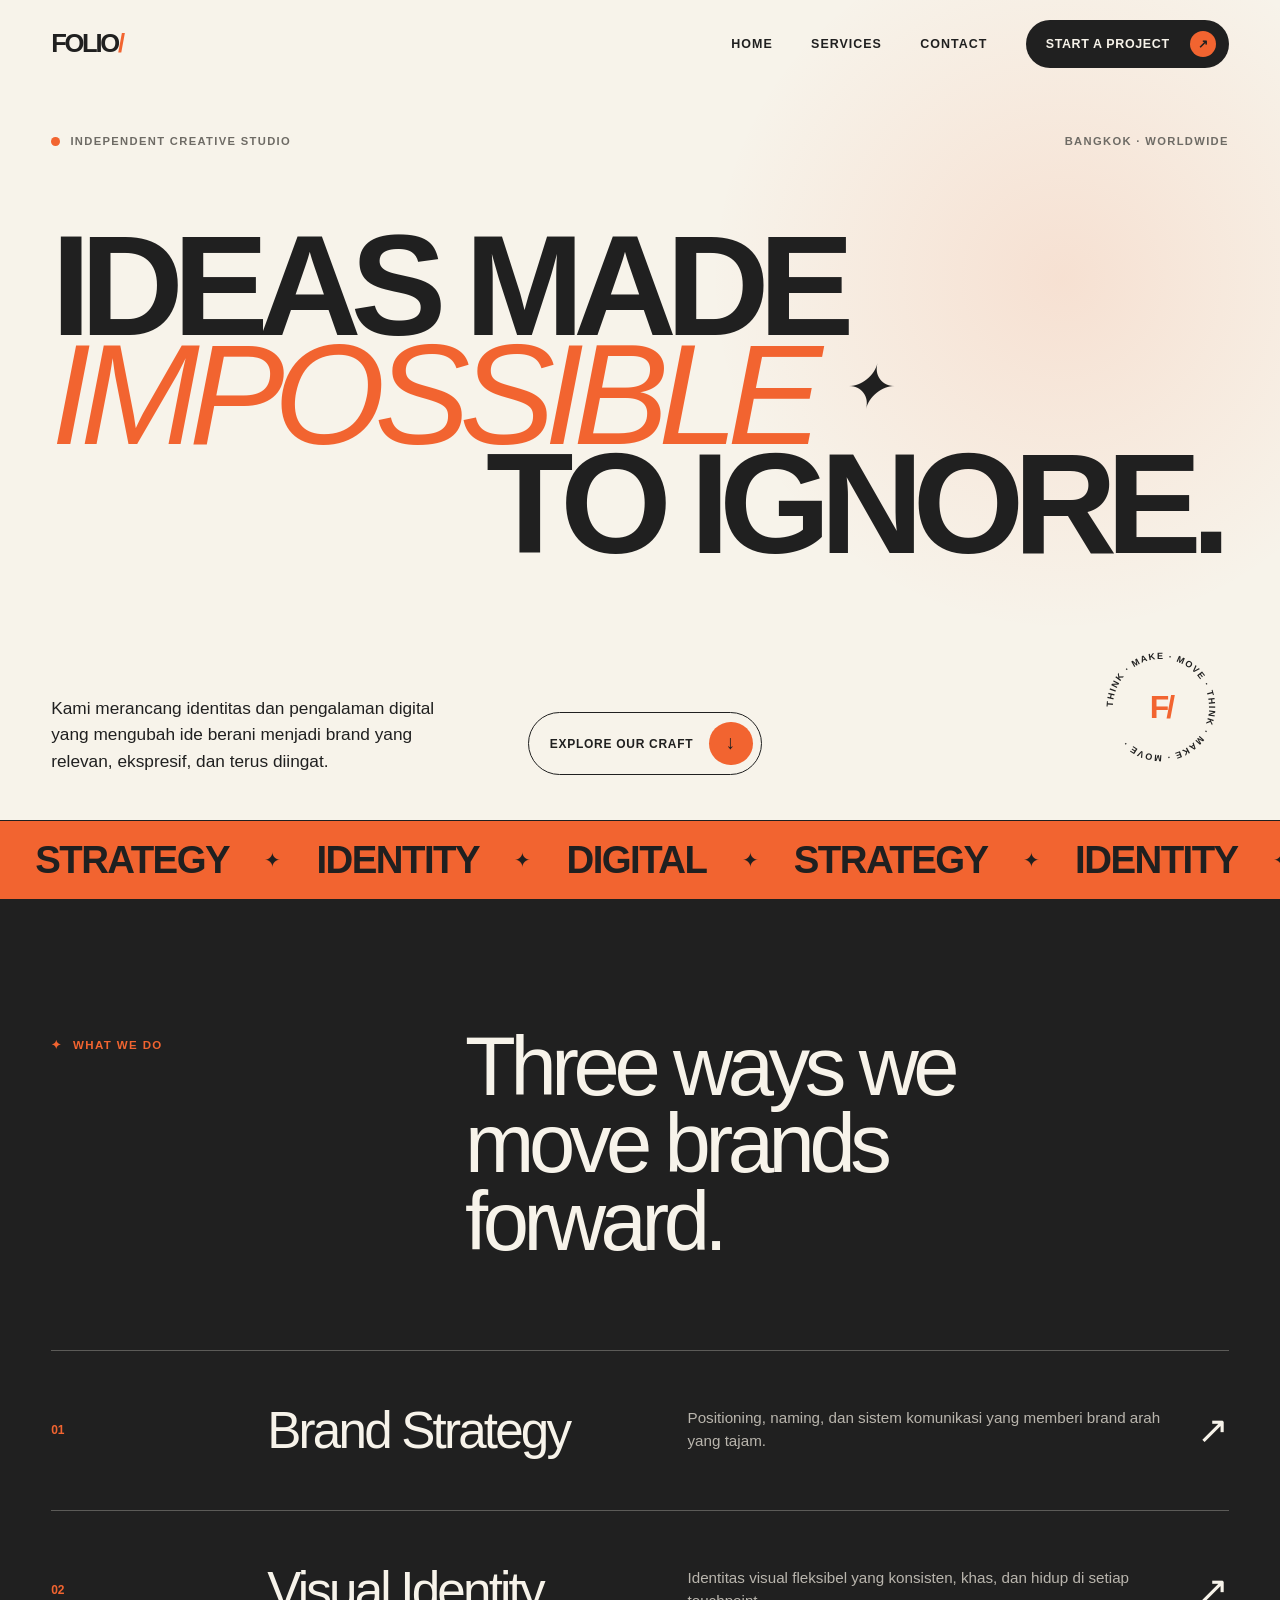
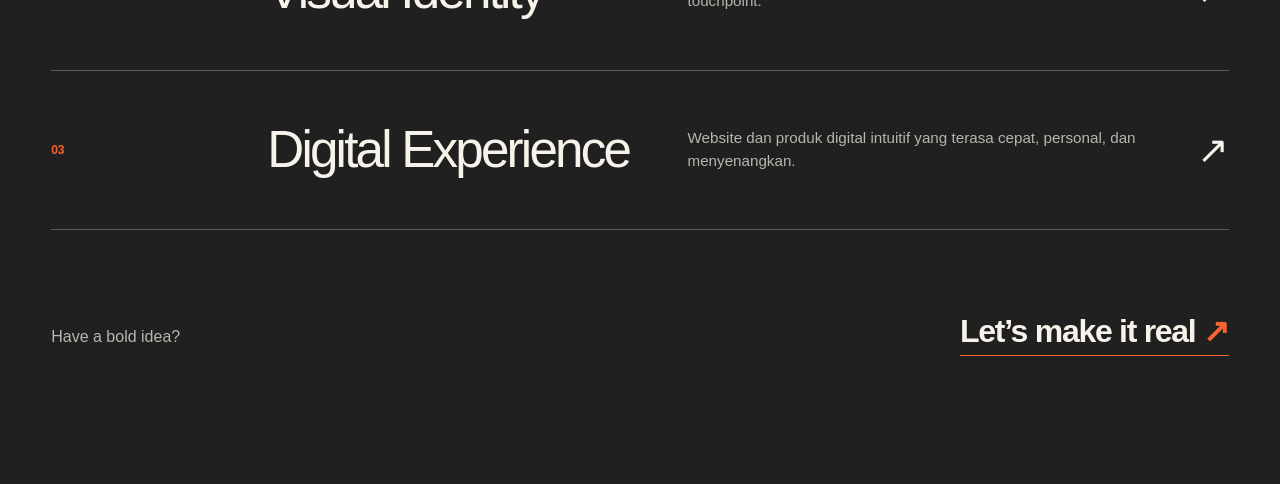
==== index.html @ 497c3447 "v1" ====
<!DOCTYPE html>
<html lang="id">
  <head>
    <meta charset="UTF-8" />
    <meta name="viewport" content="width=device-width, initial-scale=1.0" />
    <meta
      name="description"
      content="FOLIO/ adalah creative digital studio yang membangun identitas, pengalaman digital, dan kampanye untuk brand progresif."
    />
    <meta name="theme-color" content="#F7F3EA" />
    <title>FOLIO/ — Creative Digital Studio</title>

    <link rel="stylesheet" href="css/global.css" />
    <link rel="stylesheet" href="css/developer1.css" />
    <!-- Developer 2 stylesheet hook -->
    <link rel="stylesheet" href="css/developer2.css" />

    <script src="js/developer1.js" defer></script>
    <!-- Developer 2 script hook -->
    <script src="js/developer2.js" defer></script>
  </head>

  <body>
    <a class="d1-skip-link" href="#d1-main">Lewati ke konten utama</a>

    <header class="d1-header" data-d1-header>
      <div class="container d1-nav-shell">
        <a class="d1-logo" href="#d1-home" aria-label="FOLIO, kembali ke beranda">
          FOLIO<span aria-hidden="true">/</span>
        </a>

        <button
          class="d1-menu-toggle"
          type="button"
          aria-expanded="false"
          aria-controls="d1-primary-navigation"
          aria-label="Buka menu navigasi"
          data-d1-menu-toggle
        >
          <span class="d1-menu-toggle__label">Menu</span>
          <span class="d1-menu-toggle__icon" aria-hidden="true">
            <span></span>
            <span></span>
          </span>
        </button>

        <nav
          class="d1-navigation"
          id="d1-primary-navigation"
          aria-label="Navigasi utama"
          data-d1-navigation
        >
          <a class="d1-nav-link" href="#d1-home">Home</a>
          <a class="d1-nav-link" href="#d1-services">Services</a>
          <a class="d1-nav-link" href="#d1-contact">Contact</a>
          <a class="d1-nav-cta" href="mailto:hello@folio.studio">
            Start a project
            <span aria-hidden="true">↗</span>
          </a>
        </nav>
      </div>
    </header>

    <main id="d1-main">
      <section class="d1-hero" id="d1-home" aria-labelledby="d1-hero-title">
        <div class="container d1-hero__inner">
          <div class="d1-hero__eyebrow" data-d1-reveal>
            <span class="d1-status-dot" aria-hidden="true"></span>
            Independent creative studio
            <span>Bangkok · Worldwide</span>
          </div>

          <div class="d1-hero__headline-wrap">
            <h1 class="d1-hero__title" id="d1-hero-title">
              <span class="d1-title-line" data-d1-reveal>Ideas made</span>
              <span class="d1-title-line d1-title-line--accent" data-d1-reveal>
                impossible <span class="d1-title-mark" aria-hidden="true">✦</span>
              </span>
              <span class="d1-title-line d1-title-line--right" data-d1-reveal>to ignore.</span>
            </h1>
          </div>

          <div class="d1-hero__footer" data-d1-reveal>
            <p class="d1-hero__intro">
              Kami merancang identitas dan pengalaman digital yang mengubah ide berani
              menjadi brand yang relevan, ekspresif, dan terus diingat.
            </p>

            <a class="d1-primary-cta" href="#d1-services">
              <span>Explore our craft</span>
              <span class="d1-primary-cta__icon" aria-hidden="true">↓</span>
            </a>

            <div class="d1-hero__badge" aria-hidden="true">
              <svg viewBox="0 0 150 150" role="presentation">
                <defs>
                  <path
                    id="d1-circle-path"
                    d="M 75,75 m -53,0 a 53,53 0 1,1 106,0 a 53,53 0 1,1 -106,0"
                  />
                </defs>
                <text>
                  <textPath href="#d1-circle-path">
                    THINK · MAKE · MOVE · THINK · MAKE · MOVE ·
                  </textPath>
                </text>
              </svg>
              <span>F/</span>
            </div>
          </div>
        </div>

        <div class="d1-marquee" aria-hidden="true">
          <div class="d1-marquee__track">
            <span>Strategy</span><i>✦</i><span>Identity</span><i>✦</i><span>Digital</span><i>✦</i>
            <span>Strategy</span><i>✦</i><span>Identity</span><i>✦</i><span>Digital</span><i>✦</i>
          </div>
        </div>
      </section>

      <section class="d1-services" id="d1-services" aria-labelledby="d1-services-title">
        <div class="container">
          <div class="d1-section-heading" data-d1-reveal>
            <p class="d1-section-kicker">What we do</p>
            <h2 id="d1-services-title">Three ways we move brands forward.</h2>
          </div>

          <div class="d1-service-list">
            <article class="d1-service-card" data-d1-reveal>
              <p class="d1-service-card__number">01</p>
              <div class="d1-service-card__content">
                <h3>Brand Strategy</h3>
                <p>Positioning, naming, dan sistem komunikasi yang memberi brand arah yang tajam.</p>
              </div>
              <span class="d1-service-card__arrow" aria-hidden="true">↗</span>
            </article>

            <article class="d1-service-card" data-d1-reveal>
              <p class="d1-service-card__number">02</p>
              <div class="d1-service-card__content">
                <h3>Visual Identity</h3>
                <p>Identitas visual fleksibel yang konsisten, khas, dan hidup di setiap touchpoint.</p>
              </div>
              <span class="d1-service-card__arrow" aria-hidden="true">↗</span>
            </article>

            <article class="d1-service-card" data-d1-reveal>
              <p class="d1-service-card__number">03</p>
              <div class="d1-service-card__content">
                <h3>Digital Experience</h3>
                <p>Website dan produk digital intuitif yang terasa cepat, personal, dan menyenangkan.</p>
              </div>
              <span class="d1-service-card__arrow" aria-hidden="true">↗</span>
            </article>
          </div>

          <div class="d1-services__note" id="d1-contact" data-d1-reveal>
            <p>Have a bold idea?</p>
            <a href="mailto:hello@folio.studio">Let’s make it real <span aria-hidden="true">↗</span></a>
          </div>
        </div>
      </section>

      <!-- DEVELOPER 2 CONTENT -->
    </main>
  </body>
</html>
---- css/global.css ----
:root {
  --color-cream: #f7f3ea;
  --color-charcoal: #202020;
  --color-orange: #f26430;
  --color-white: #ffffff;
  --color-muted: #6e6b65;
  --color-line: rgba(32, 32, 32, 0.22);

  --font-display: "Arial Narrow", "Helvetica Neue", Arial, sans-serif;
  --font-body: "Helvetica Neue", Helvetica, Arial, sans-serif;

  --container-width: 90rem;
  --container-gutter: clamp(1.25rem, 4vw, 4.5rem);
  --section-space: clamp(5rem, 10vw, 9rem);
  --radius-pill: 999px;
  --transition: 240ms cubic-bezier(0.2, 0.8, 0.2, 1);
}

*,
*::before,
*::after {
  box-sizing: border-box;
}

html {
  scroll-behavior: smooth;
  scroll-padding-top: 6rem;
}

body,
h1,
h2,
h3,
p {
  margin: 0;
}

body {
  min-width: 20rem;
  overflow-x: hidden;
  background: var(--color-cream);
  color: var(--color-charcoal);
  font-family: var(--font-body);
  font-size: 1rem;
  line-height: 1.5;
  text-rendering: optimizeLegibility;
  -webkit-font-smoothing: antialiased;
}

body.d1-menu-open {
  overflow: hidden;
}

img,
svg {
  display: block;
  max-width: 100%;
}

button,
input,
textarea,
select {
  color: inherit;
  font: inherit;
}

button,
a {
  -webkit-tap-highlight-color: transparent;
}

button {
  border: 0;
}

a {
  color: inherit;
  text-decoration: none;
}

::selection {
  background: var(--color-orange);
  color: var(--color-charcoal);
}

.container {
  width: min(100%, var(--container-width));
  margin-inline: auto;
  padding-inline: var(--container-gutter);
}

:focus-visible {
  outline: 3px solid var(--color-orange);
  outline-offset: 4px;
}

@media (prefers-reduced-motion: reduce) {
  html {
    scroll-behavior: auto;
  }

  *,
  *::before,
  *::after {
    scroll-behavior: auto !important;
    animation-duration: 0.01ms !important;
    animation-iteration-count: 1 !important;
    transition-duration: 0.01ms !important;
  }
}
---- css/developer1.css ----
.d1-skip-link {
  position: fixed;
  z-index: 200;
  top: 0.75rem;
  left: 0.75rem;
  padding: 0.8rem 1.1rem;
  transform: translateY(-160%);
  background: var(--color-charcoal);
  color: var(--color-cream);
  font-weight: 700;
  transition: transform var(--transition);
}

.d1-skip-link:focus {
  transform: translateY(0);
}

.d1-header {
  position: fixed;
  z-index: 100;
  top: 0;
  right: 0;
  left: 0;
  border-bottom: 1px solid transparent;
  transition: background-color var(--transition), border-color var(--transition);
}

.d1-header.d1-is-scrolled {
  border-color: var(--color-line);
  background: rgba(247, 243, 234, 0.9);
  backdrop-filter: blur(14px);
}

.d1-nav-shell {
  display: flex;
  min-height: 5.5rem;
  align-items: center;
  justify-content: space-between;
}

.d1-logo {
  position: relative;
  z-index: 102;
  font-family: var(--font-display);
  font-size: clamp(1.5rem, 2vw, 2rem);
  font-weight: 900;
  letter-spacing: -0.09em;
  line-height: 1;
}

.d1-logo span {
  color: var(--color-orange);
}

.d1-navigation {
  display: flex;
  align-items: center;
  gap: clamp(1.5rem, 3vw, 3.5rem);
}

.d1-nav-link {
  position: relative;
  font-size: 0.78rem;
  font-weight: 700;
  letter-spacing: 0.08em;
  text-transform: uppercase;
}

.d1-nav-link::after {
  position: absolute;
  right: 0;
  bottom: -0.35rem;
  left: 0;
  height: 2px;
  transform: scaleX(0);
  transform-origin: right;
  background: var(--color-orange);
  content: "";
  transition: transform var(--transition);
}

.d1-nav-link:hover::after,
.d1-nav-link:focus-visible::after {
  transform: scaleX(1);
  transform-origin: left;
}

.d1-nav-cta {
  display: inline-flex;
  min-height: 2.9rem;
  align-items: center;
  gap: 1.25rem;
  padding: 0.65rem 0.8rem 0.65rem 1.25rem;
  border-radius: var(--radius-pill);
  background: var(--color-charcoal);
  color: var(--color-cream);
  font-size: 0.78rem;
  font-weight: 700;
  letter-spacing: 0.05em;
  text-transform: uppercase;
  transition: background-color var(--transition), color var(--transition), transform var(--transition);
}

.d1-nav-cta span {
  display: grid;
  width: 1.65rem;
  height: 1.65rem;
  place-items: center;
  border-radius: 50%;
  background: var(--color-orange);
  color: var(--color-charcoal);
}

.d1-nav-cta:hover {
  transform: translateY(-2px);
  background: var(--color-orange);
  color: var(--color-charcoal);
}

.d1-nav-cta:hover span {
  background: var(--color-cream);
}

.d1-menu-toggle {
  display: none;
}

.d1-hero {
  position: relative;
  min-height: 100svh;
  padding-top: 5.5rem;
  overflow: hidden;
  background:
    radial-gradient(circle at 83% 31%, rgba(242, 100, 48, 0.13), transparent 22rem),
    var(--color-cream);
}

.d1-hero__inner {
  display: grid;
  min-height: calc(100svh - 10.5rem);
  padding-top: clamp(2rem, 5vh, 4.25rem);
  padding-bottom: clamp(2rem, 5vh, 4rem);
  align-content: space-between;
  gap: 2.5rem;
}

.d1-hero__eyebrow {
  display: flex;
  align-items: center;
  gap: 0.65rem;
  color: var(--color-muted);
  font-size: 0.7rem;
  font-weight: 700;
  letter-spacing: 0.12em;
  text-transform: uppercase;
}

.d1-hero__eyebrow > span:last-child {
  margin-left: auto;
}

.d1-status-dot {
  width: 0.55rem;
  height: 0.55rem;
  border-radius: 50%;
  background: var(--color-orange);
  box-shadow: 0 0 0 0 rgba(242, 100, 48, 0.65);
  animation: d1-pulse 2s infinite;
}

@keyframes d1-pulse {
  70% { box-shadow: 0 0 0 0.55rem rgba(242, 100, 48, 0); }
  100% { box-shadow: 0 0 0 0 rgba(242, 100, 48, 0); }
}

.d1-hero__title {
  font-family: var(--font-display);
  font-size: clamp(4rem, 11.2vw, 10.5rem);
  font-stretch: condensed;
  font-weight: 900;
  letter-spacing: -0.075em;
  line-height: 0.76;
  text-transform: uppercase;
}

.d1-title-line {
  display: block;
  white-space: nowrap;
}

.d1-title-line--accent {
  color: var(--color-orange);
  font-style: italic;
  font-weight: 500;
}

.d1-title-line--right {
  padding-right: 0.06em;
  text-align: right;
}

.d1-title-mark {
  display: inline-block;
  color: var(--color-charcoal);
  font-size: 0.42em;
  vertical-align: 0.6em;
  animation: d1-spin 10s linear infinite;
}

@keyframes d1-spin {
  to { transform: rotate(360deg); }
}

.d1-hero__footer {
  display: grid;
  grid-template-columns: minmax(15rem, 25rem) auto 9rem;
  align-items: end;
  gap: clamp(2rem, 6vw, 7rem);
}

.d1-hero__intro {
  font-size: clamp(1rem, 1.35vw, 1.2rem);
  line-height: 1.55;
}

.d1-primary-cta {
  display: inline-flex;
  width: fit-content;
  min-width: 13rem;
  align-items: center;
  justify-content: space-between;
  gap: 1rem;
  padding: 0.55rem 0.55rem 0.55rem 1.3rem;
  border: 1px solid var(--color-charcoal);
  border-radius: var(--radius-pill);
  font-size: 0.75rem;
  font-weight: 800;
  letter-spacing: 0.06em;
  text-transform: uppercase;
  transition: background-color var(--transition), color var(--transition), transform var(--transition);
}

.d1-primary-cta__icon {
  display: grid;
  width: 2.7rem;
  height: 2.7rem;
  place-items: center;
  border-radius: 50%;
  background: var(--color-orange);
  font-size: 1.2rem;
  transition: transform var(--transition);
}

.d1-primary-cta:hover {
  transform: translateY(-3px);
  background: var(--color-charcoal);
  color: var(--color-cream);
}

.d1-primary-cta:hover .d1-primary-cta__icon {
  transform: rotate(-45deg);
}

.d1-hero__badge {
  position: relative;
  display: grid;
  width: 8.5rem;
  height: 8.5rem;
  place-items: center;
  justify-self: end;
}

.d1-hero__badge svg {
  position: absolute;
  inset: 0;
  width: 100%;
  height: 100%;
  animation: d1-spin 16s linear infinite reverse;
}

.d1-hero__badge text {
  fill: var(--color-charcoal);
  font-family: var(--font-body);
  font-size: 10px;
  font-weight: 700;
  letter-spacing: 1.55px;
}

.d1-hero__badge > span {
  color: var(--color-orange);
  font-family: var(--font-display);
  font-size: 2rem;
  font-weight: 900;
  letter-spacing: -0.1em;
}

.d1-marquee {
  display: flex;
  min-height: 5rem;
  align-items: center;
  overflow: hidden;
  border-block: 1px solid var(--color-charcoal);
  background: var(--color-orange);
}

.d1-marquee__track {
  display: flex;
  width: max-content;
  align-items: center;
  animation: d1-marquee 22s linear infinite;
}

.d1-marquee span {
  padding-inline: 2.2rem;
  font-family: var(--font-display);
  font-size: clamp(1.5rem, 3vw, 2.65rem);
  font-weight: 900;
  letter-spacing: -0.04em;
  line-height: 1;
  text-transform: uppercase;
}

.d1-marquee i {
  font-style: normal;
  font-size: 1.25rem;
}

@keyframes d1-marquee {
  to { transform: translateX(-50%); }
}

.d1-services {
  padding-block: var(--section-space);
  background: var(--color-charcoal);
  color: var(--color-cream);
}

.d1-section-heading {
  display: grid;
  grid-template-columns: 1fr 2fr;
  gap: 2rem;
  margin-bottom: clamp(3rem, 7vw, 6.5rem);
}

.d1-section-kicker {
  padding-top: 0.55rem;
  color: var(--color-orange);
  font-size: 0.72rem;
  font-weight: 800;
  letter-spacing: 0.12em;
  text-transform: uppercase;
}

.d1-section-kicker::before {
  margin-right: 0.65rem;
  content: "✦";
}

.d1-section-heading h2 {
  max-width: 13ch;
  font-family: var(--font-display);
  font-size: clamp(2.9rem, 6.5vw, 6.5rem);
  font-weight: 500;
  letter-spacing: -0.065em;
  line-height: 0.93;
}

.d1-service-card {
  display: grid;
  grid-template-columns: minmax(3rem, 0.35fr) 1.65fr auto;
  align-items: center;
  gap: 1.5rem;
  min-height: 10rem;
  padding-block: 2rem;
  border-top: 1px solid rgba(247, 243, 234, 0.28);
  transition: color var(--transition), padding var(--transition);
}

.d1-service-card:last-child {
  border-bottom: 1px solid rgba(247, 243, 234, 0.28);
}

.d1-service-card::before {
  position: absolute;
  z-index: 0;
  inset: 0;
  transform: scaleY(0);
  transform-origin: bottom;
  background: var(--color-orange);
  content: "";
  transition: transform var(--transition);
}

.d1-service-card {
  position: relative;
}

.d1-service-card > * {
  position: relative;
  z-index: 1;
}

.d1-service-card:hover::before {
  transform: scaleY(1);
}

.d1-service-card:hover {
  padding-inline: 1.5rem;
  color: var(--color-charcoal);
}

.d1-service-card__number {
  color: var(--color-orange);
  font-size: 0.75rem;
  font-weight: 800;
}

.d1-service-card:hover .d1-service-card__number {
  color: var(--color-charcoal);
}

.d1-service-card__content {
  display: grid;
  grid-template-columns: 0.8fr 1fr;
  align-items: center;
  gap: 2rem;
}

.d1-service-card h3 {
  font-family: var(--font-display);
  font-size: clamp(2rem, 4vw, 4rem);
  font-weight: 500;
  letter-spacing: -0.055em;
  line-height: 1;
}

.d1-service-card__content p {
  max-width: 30rem;
  color: #b9b5ad;
  font-size: 0.95rem;
}

.d1-service-card:hover .d1-service-card__content p {
  color: var(--color-charcoal);
}

.d1-service-card__arrow {
  font-size: clamp(1.7rem, 3vw, 2.6rem);
  transition: transform var(--transition);
}

.d1-service-card:hover .d1-service-card__arrow {
  transform: rotate(45deg);
}

.d1-services__note {
  display: flex;
  align-items: baseline;
  justify-content: space-between;
  gap: 2rem;
  margin-top: clamp(3rem, 6vw, 5rem);
}

.d1-services__note p {
  color: #b9b5ad;
}

.d1-services__note a {
  border-bottom: 1px solid var(--color-orange);
  font-family: var(--font-display);
  font-size: clamp(1.4rem, 2.5vw, 2.5rem);
  font-weight: 700;
  letter-spacing: -0.04em;
}

.d1-services__note a span {
  color: var(--color-orange);
}

[data-d1-reveal] {
  opacity: 0;
  transform: translateY(1.5rem);
  transition: opacity 700ms ease, transform 700ms cubic-bezier(0.16, 1, 0.3, 1);
}

[data-d1-reveal].d1-is-visible {
  opacity: 1;
  transform: translateY(0);
}

@media (max-width: 900px) {
  .d1-menu-toggle {
    position: relative;
    z-index: 102;
    display: flex;
    align-items: center;
    gap: 0.75rem;
    padding: 0.65rem 0.9rem;
    border: 1px solid var(--color-charcoal);
    border-radius: var(--radius-pill);
    background: transparent;
    cursor: pointer;
    font-size: 0.72rem;
    font-weight: 800;
    letter-spacing: 0.08em;
    text-transform: uppercase;
  }

  .d1-menu-toggle__icon {
    display: grid;
    width: 1.2rem;
    gap: 0.28rem;
  }

  .d1-menu-toggle__icon span {
    width: 100%;
    height: 1.5px;
    background: currentColor;
    transition: transform var(--transition);
  }

  .d1-menu-toggle[aria-expanded="true"] .d1-menu-toggle__icon span:first-child {
    transform: translateY(0.21rem) rotate(45deg);
  }

  .d1-menu-toggle[aria-expanded="true"] .d1-menu-toggle__icon span:last-child {
    transform: translateY(-0.21rem) rotate(-45deg);
  }

  .d1-navigation {
    position: fixed;
    z-index: 101;
    inset: 0;
    display: flex;
    visibility: hidden;
    padding: 8.5rem var(--container-gutter) 3rem;
    transform: translateY(-100%);
    flex-direction: column;
    align-items: stretch;
    justify-content: center;
    gap: 0;
    background: var(--color-orange);
    opacity: 0;
    transition: transform 450ms cubic-bezier(0.16, 1, 0.3, 1), opacity 300ms, visibility 450ms;
  }

  .d1-navigation.d1-is-open {
    visibility: visible;
    transform: translateY(0);
    opacity: 1;
  }

  .d1-nav-link {
    padding-block: 0.4rem;
    border-bottom: 1px solid rgba(32, 32, 32, 0.28);
    font-family: var(--font-display);
    font-size: clamp(3.25rem, 12vw, 6rem);
    font-weight: 900;
    letter-spacing: -0.06em;
    line-height: 1;
  }

  .d1-nav-link::after {
    display: none;
  }

  .d1-nav-cta {
    align-self: flex-start;
    margin-top: 2rem;
  }

  .d1-hero__footer {
    grid-template-columns: 1fr auto;
  }

  .d1-hero__badge {
    display: none;
  }

  .d1-service-card__content {
    grid-template-columns: 1fr;
    gap: 0.75rem;
  }
}

@media (max-width: 640px) {
  .d1-nav-shell {
    min-height: 4.75rem;
  }

  .d1-hero {
    min-height: auto;
    padding-top: 4.75rem;
  }

  .d1-hero__inner {
    min-height: calc(100svh - 9.75rem);
    gap: 3.5rem;
  }

  .d1-hero__eyebrow > span:last-child {
    display: none;
  }

  .d1-hero__title {
    font-size: clamp(3.5rem, 18.1vw, 6.5rem);
    line-height: 0.84;
  }

  .d1-title-line--right {
    text-align: left;
  }

  .d1-hero__footer {
    grid-template-columns: 1fr;
    align-items: start;
    gap: 1.75rem;
  }

  .d1-section-heading {
    grid-template-columns: 1fr;
    gap: 1.25rem;
  }

  .d1-service-card {
    grid-template-columns: 2.5rem 1fr auto;
    gap: 0.75rem;
    min-height: 11rem;
  }

  .d1-service-card:hover {
    padding-inline: 0.65rem;
  }

  .d1-service-card__content p {
    font-size: 0.85rem;
  }

  .d1-services__note {
    align-items: flex-start;
    flex-direction: column;
  }
}

@media (prefers-reduced-motion: reduce) {
  [data-d1-reveal] {
    opacity: 1;
    transform: none;
  }
}
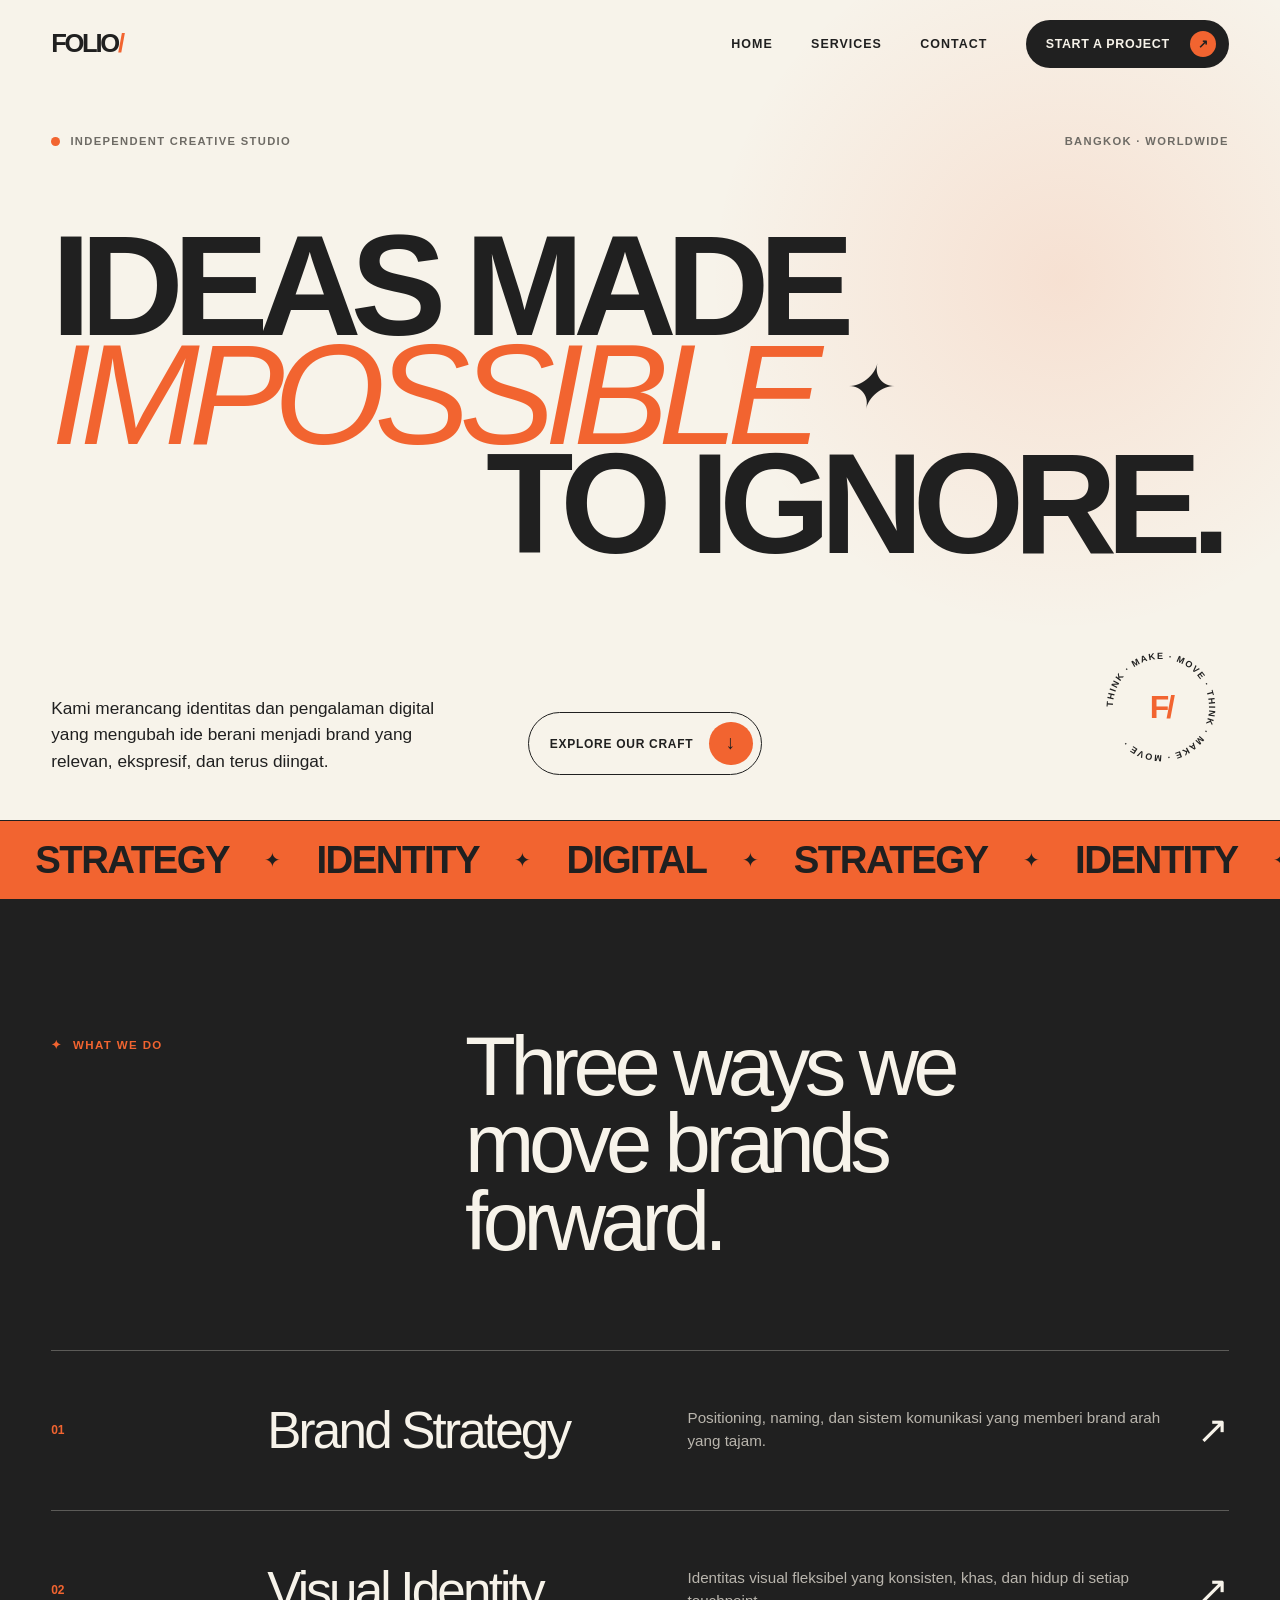
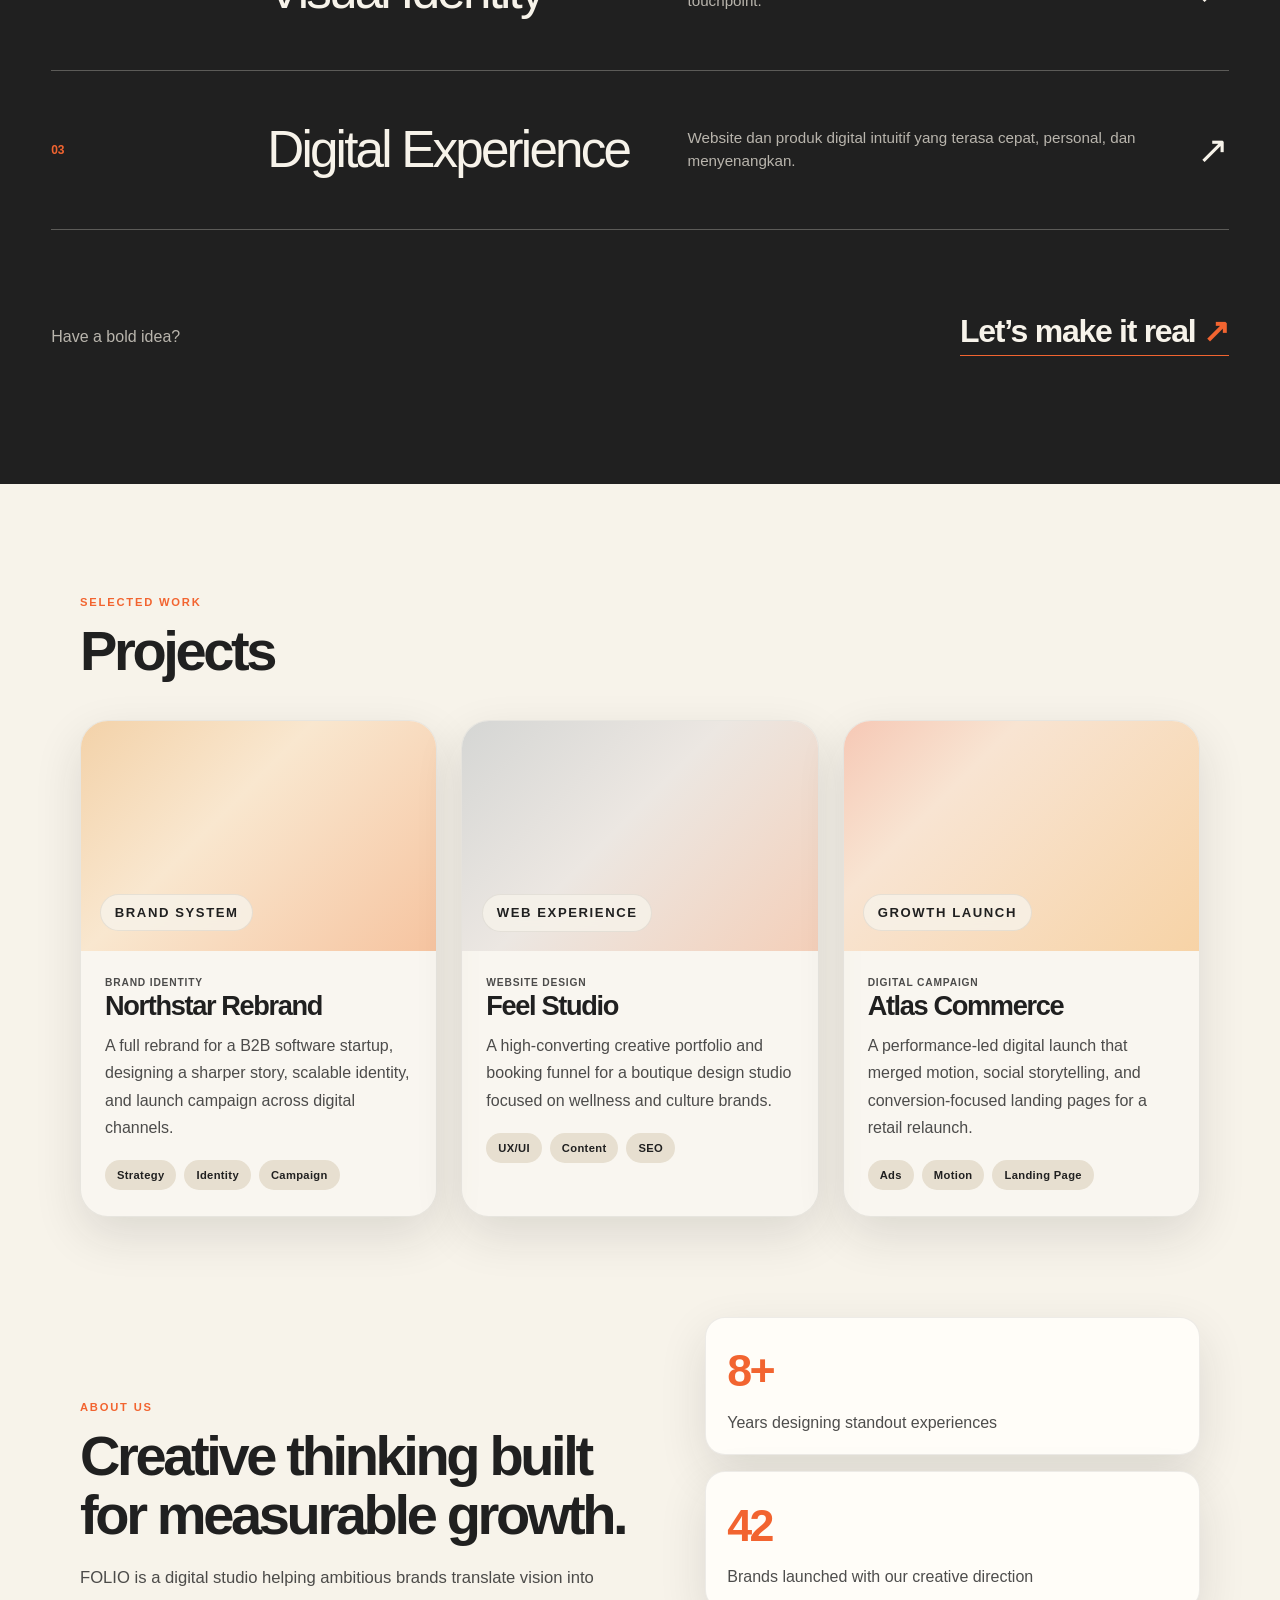
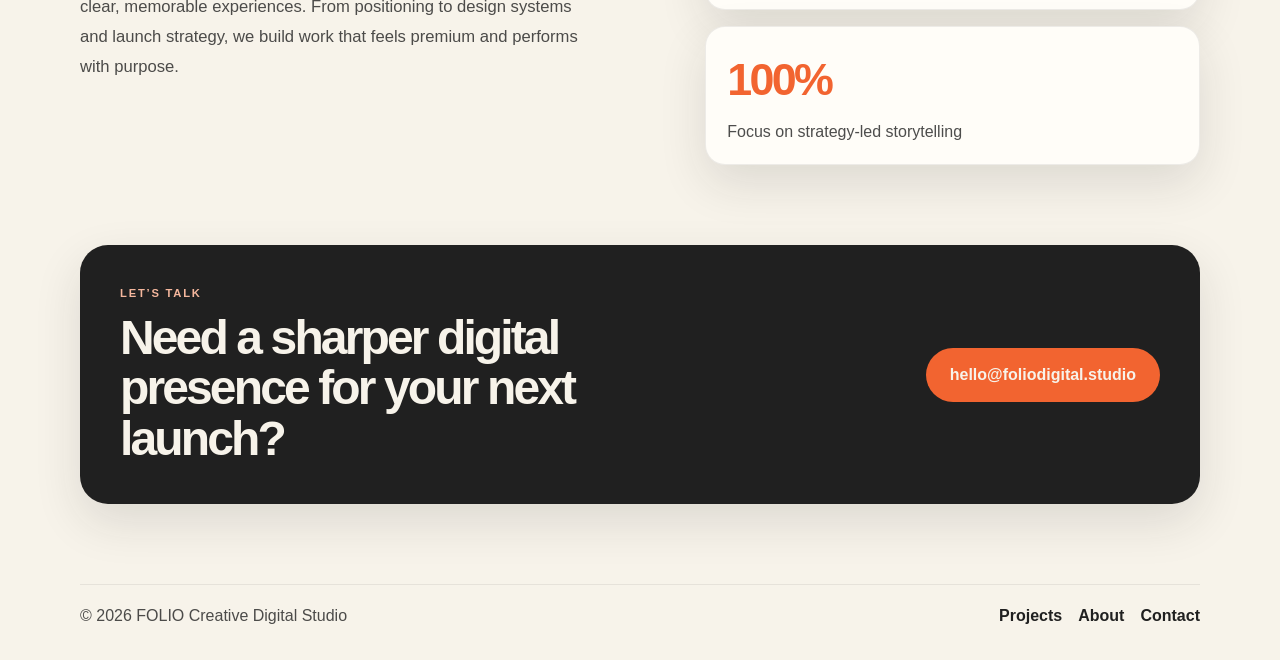
==== commit d39e2996: "finale" ====
--- a/index.html
+++ b/index.html
@@ -162,6 +162,131 @@
       </section>
 
       <!-- DEVELOPER 2 CONTENT -->
+       <!-- DEVELOPER 2 CONTENT -->
+<section class="d2-portfolio" id="projects" aria-labelledby="d2-projects-title">
+  <div class="d2-container">
+    <div class="d2-section-header d2-reveal">
+      <p class="d2-eyebrow">Selected work</p>
+      <h2 id="d2-projects-title">Projects</h2>
+    </div>
+
+    <div class="d2-project-grid">
+      <article class="d2-project-card d2-reveal" aria-label="Northstar Rebrand project">
+        <div class="d2-project-visual d2-visual-one" aria-hidden="true">
+          <span>Brand System</span>
+        </div>
+        <div class="d2-project-body">
+          <p class="d2-project-tag">Brand Identity</p>
+          <h3>Northstar Rebrand</h3>
+          <p>
+            A full rebrand for a B2B software startup, designing a sharper story,
+            scalable identity, and launch campaign across digital channels.
+          </p>
+          <ul class="d2-project-meta" aria-label="Project highlights">
+            <li>Strategy</li>
+            <li>Identity</li>
+            <li>Campaign</li>
+          </ul>
+        </div>
+      </article>
+
+      <article class="d2-project-card d2-reveal" aria-label="Feel Studio website project">
+        <div class="d2-project-visual d2-visual-two" aria-hidden="true">
+          <span>Web Experience</span>
+        </div>
+        <div class="d2-project-body">
+          <p class="d2-project-tag">Website Design</p>
+          <h3>Feel Studio</h3>
+          <p>
+            A high-converting creative portfolio and booking funnel for a boutique
+            design studio focused on wellness and culture brands.
+          </p>
+          <ul class="d2-project-meta" aria-label="Project highlights">
+            <li>UX/UI</li>
+            <li>Content</li>
+            <li>SEO</li>
+          </ul>
+        </div>
+      </article>
+
+      <article class="d2-project-card d2-reveal" aria-label="Atlas Commerce campaign project">
+        <div class="d2-project-visual d2-visual-three" aria-hidden="true">
+          <span>Growth Launch</span>
+        </div>
+        <div class="d2-project-body">
+          <p class="d2-project-tag">Digital Campaign</p>
+          <h3>Atlas Commerce</h3>
+          <p>
+            A performance-led digital launch that merged motion, social storytelling,
+            and conversion-focused landing pages for a retail relaunch.
+          </p>
+          <ul class="d2-project-meta" aria-label="Project highlights">
+            <li>Ads</li>
+            <li>Motion</li>
+            <li>Landing Page</li>
+          </ul>
+        </div>
+      </article>
+    </div>
+  </div>
+</section>
+
+<section class="d2-about" id="about" aria-labelledby="d2-about-title">
+  <div class="d2-container d2-about-grid">
+    <div class="d2-about-copy d2-reveal">
+      <p class="d2-eyebrow">About us</p>
+      <h2 id="d2-about-title">Creative thinking built for measurable growth.</h2>
+      <p>
+        FOLIO is a digital studio helping ambitious brands translate vision into
+        clear, memorable experiences. From positioning to design systems and launch
+        strategy, we build work that feels premium and performs with purpose.
+      </p>
+    </div>
+
+    <div class="d2-about-stats d2-reveal" aria-label="Studio metrics">
+      <div class="d2-stat-card">
+        <strong>8+</strong>
+        <span>Years designing standout experiences</span>
+      </div>
+      <div class="d2-stat-card">
+        <strong>42</strong>
+        <span>Brands launched with our creative direction</span>
+      </div>
+      <div class="d2-stat-card">
+        <strong>100%</strong>
+        <span>Focus on strategy-led storytelling</span>
+      </div>
+    </div>
+  </div>
+</section>
+
+<section class="d2-contact" id="contact" aria-labelledby="d2-contact-title">
+  <div class="d2-container">
+    <div class="d2-contact-card d2-reveal">
+      <div>
+        <p class="d2-eyebrow">Let’s talk</p>
+        <h2 id="d2-contact-title">Need a sharper digital presence for your next launch?</h2>
+      </div>
+      <a class="d2-button" href="mailto:hello@foliodigital.studio">
+        hello@foliodigital.studio
+      </a>
+    </div>
+  </div>
+</section>
+
+<footer class="d2-footer">
+  <div class="d2-container d2-footer-inner">
+    <p>© 2026 FOLIO Creative Digital Studio</p>
+    <div class="d2-footer-links" aria-label="Footer links">
+      <a href="#projects">Projects</a>
+      <a href="#about">About</a>
+      <a href="#contact">Contact</a>
+    </div>
+  </div>
+</footer>
+
+<button class="d2-back-to-top" type="button" aria-label="Back to top">↑</button>
+
     </main>
   </body>
 </html>
--- a/css/developer2.css
+++ b/css/developer2.css
@@ -0,0 +1,385 @@
+:root {
+  --d2-cream: #F7F3EA;
+  --d2-charcoal: #202020;
+  --d2-orange: #F26430;
+  --d2-sand: #E7DFD0;
+  --d2-ivory: #fffdf8;
+  --d2-border: rgba(32, 32, 32, 0.08);
+  --d2-shadow: 0 18px 48px rgba(32, 32, 32, 0.12);
+  --d2-radius-lg: 28px;
+  --d2-radius-md: 20px;
+}
+
+html {
+  scroll-behavior: smooth;
+}
+
+body {
+  margin: 0;
+  font-family: Arial, Helvetica, sans-serif;
+  background: var(--d2-cream);
+  color: var(--d2-charcoal);
+}
+
+img {
+  max-width: 100%;
+  display: block;
+}
+
+.d2-container {
+  width: min(1120px, calc(100% - 2rem));
+  margin: 0 auto;
+}
+
+.d2-portfolio,
+.d2-about,
+.d2-contact,
+.d2-footer {
+  position: relative;
+}
+
+.d2-portfolio {
+  background: var(--d2-cream);
+  padding: 110px 0 70px;
+}
+
+.d2-section-header {
+  margin-bottom: 2.5rem;
+}
+
+.d2-eyebrow {
+  margin: 0 0 0.7rem;
+  color: var(--d2-orange);
+  font-size: 0.7rem;
+  font-weight: 700;
+  letter-spacing: 0.16em;
+  text-transform: uppercase;
+}
+
+.d2-section-header h2,
+.d2-about-copy h2,
+.d2-contact-card h2 {
+  margin: 0;
+  font-size: clamp(2.1rem, 5vw, 3.5rem);
+  line-height: 1.05;
+  letter-spacing: -0.06em;
+}
+
+.d2-project-grid {
+  display: grid;
+  grid-template-columns: repeat(3, minmax(0, 1fr));
+  gap: 1.5rem;
+}
+
+.d2-project-card {
+  background: rgba(255, 255, 255, 0.28);
+  border: 1px solid var(--d2-border);
+  border-radius: var(--d2-radius-lg);
+  overflow: hidden;
+  box-shadow: var(--d2-shadow);
+  transition: transform 0.35s ease, box-shadow 0.35s ease;
+}
+
+.d2-project-card:hover {
+  transform: translateY(-10px);
+  box-shadow: 0 22px 52px rgba(32, 32, 32, 0.16);
+}
+
+.d2-project-visual {
+  min-height: 230px;
+  display: flex;
+  align-items: flex-end;
+  padding: 1.2rem;
+  font-size: 0.82rem;
+  font-weight: 700;
+  letter-spacing: 0.12em;
+  text-transform: uppercase;
+  color: var(--d2-charcoal);
+}
+
+.d2-project-visual span {
+  display: inline-flex;
+  background: rgba(247, 243, 234, 0.8);
+  border: 1px solid rgba(32, 32, 32, 0.08);
+  border-radius: 999px;
+  padding: 0.5rem 0.85rem;
+  backdrop-filter: blur(6px);
+}
+
+.d2-visual-one {
+  background: linear-gradient(135deg, #f3d2a9 0%, #f9e7cf 40%, #f6c4a0 100%);
+}
+
+.d2-visual-two {
+  background: linear-gradient(135deg, #d5d6d4 0%, #ece7e2 45%, #f4cfb9 100%);
+}
+
+.d2-visual-three {
+  background: linear-gradient(135deg, #f6c8b5 0%, #f8e4d2 30%, #f7d3a6 100%);
+}
+
+.d2-project-body {
+  padding: 1.4rem 1.5rem 1.6rem;
+}
+
+.d2-project-tag {
+  margin: 0 0 0.7rem;
+  color: var(--d2-orange);
+  font-weight: 700;
+  letter-spacing: 0.08em;
+  text-transform: uppercase;
+  font-size: 0.64rem;
+}
+
+.d2-project-body h3 {
+  margin: 0 0 0.7rem;
+  font-size: 1.7rem;
+  line-height: 1.1;
+  letter-spacing: -0.05em;
+}
+
+.d2-project-body p {
+  margin: 0;
+  color: rgba(32, 32, 32, 0.8);
+  line-height: 1.7;
+}
+
+.d2-project-meta {
+  display: flex;
+  flex-wrap: wrap;
+  gap: 0.5rem;
+  list-style: none;
+  padding: 0;
+  margin: 1.2rem 0 0;
+}
+
+.d2-project-meta li {
+  display: inline-flex;
+  align-items: center;
+  min-height: 30px;
+  padding: 0.4rem 0.75rem;
+  border-radius: 999px;
+  background: var(--d2-sand);
+  color: var(--d2-charcoal);
+  font-size: 0.7rem;
+  font-weight: 700;
+  letter-spacing: 0.03em;
+}
+
+.d2-about {
+  padding: 30px 0 50px;
+}
+
+.d2-about-grid {
+  display: grid;
+  grid-template-columns: 1.2fr 1fr;
+  gap: 2rem;
+  align-items: center;
+}
+
+.d2-about-copy {
+  padding-right: 1rem;
+}
+
+.d2-about-copy p:last-child {
+  margin: 1.1rem 0 0;
+  max-width: 56ch;
+  color: rgba(32, 32, 32, 0.8);
+  line-height: 1.8;
+  font-size: 1.04rem;
+}
+
+.d2-about-stats {
+  display: grid;
+  gap: 1rem;
+}
+
+.d2-stat-card {
+  padding: 1.2rem 1.3rem;
+  background: var(--d2-ivory);
+  border: 1px solid var(--d2-border);
+  border-radius: var(--d2-radius-md);
+  box-shadow: var(--d2-shadow);
+}
+
+.d2-stat-card strong {
+  display: block;
+  margin-bottom: 0.35rem;
+  color: var(--d2-orange);
+  font-size: clamp(2rem, 4vw, 2.8rem);
+  letter-spacing: -0.06em;
+}
+
+.d2-stat-card span {
+  color: rgba(32, 32, 32, 0.8);
+  line-height: 1.6;
+}
+
+.d2-contact {
+  padding: 30px 0 80px;
+}
+
+.d2-contact-card {
+  display: flex;
+  align-items: center;
+  justify-content: space-between;
+  gap: 1.5rem;
+  padding: clamp(1.5rem, 4vw, 2.5rem);
+  background: var(--d2-charcoal);
+  border-radius: var(--d2-radius-lg);
+  color: var(--d2-cream);
+  box-shadow: var(--d2-shadow);
+}
+
+.d2-contact-card .d2-eyebrow {
+  color: #f5b79d;
+}
+
+.d2-contact-card h2 {
+  max-width: 620px;
+  font-size: clamp(2rem, 4vw, 3rem);
+}
+
+.d2-button {
+  display: inline-flex;
+  align-items: center;
+  justify-content: center;
+  min-height: 54px;
+  padding: 0.9rem 1.5rem;
+  border-radius: 999px;
+  background: var(--d2-orange);
+  color: var(--d2-cream);
+  text-decoration: none;
+  font-weight: 700;
+  transition: transform 0.25s ease, background 0.25s ease;
+  white-space: nowrap;
+}
+
+.d2-button:hover {
+  transform: translateY(-2px);
+  background: #df5524;
+}
+
+.d2-footer {
+  padding: 0 0 32px;
+}
+
+.d2-footer-inner {
+  display: flex;
+  align-items: center;
+  justify-content: space-between;
+  gap: 1rem;
+  border-top: 1px solid var(--d2-border);
+  padding-top: 1.2rem;
+}
+
+.d2-footer p {
+  margin: 0;
+  color: rgba(32, 32, 32, 0.8);
+}
+
+.d2-footer-links {
+  display: flex;
+  align-items: center;
+  gap: 1rem;
+}
+
+.d2-footer-links a {
+  color: var(--d2-charcoal);
+  text-decoration: none;
+  font-weight: 600;
+}
+
+.d2-back-to-top {
+  position: fixed;
+  right: 28px;
+  bottom: 28px;
+  z-index: 20;
+  width: 52px;
+  height: 52px;
+  border: 0;
+  border-radius: 50%;
+  background: var(--d2-charcoal);
+  color: var(--d2-cream);
+  font-size: 1.5rem;
+  box-shadow: var(--d2-shadow);
+  cursor: pointer;
+  opacity: 0;
+  pointer-events: none;
+  transform: translateY(14px);
+  transition: opacity 0.25s ease, transform 0.25s ease, background 0.25s ease;
+}
+
+.d2-back-to-top.is-visible {
+  opacity: 1;
+  pointer-events: auto;
+  transform: translateY(0);
+}
+
+.d2-back-to-top:hover {
+  background: var(--d2-orange);
+}
+
+.d2-reveal {
+  opacity: 0;
+  transform: translateY(28px);
+  transition: opacity 0.75s ease, transform 0.75s ease;
+}
+
+.d2-reveal.is-visible {
+  opacity: 1;
+  transform: translateY(0);
+}
+
+@media (max-width: 900px) {
+  .d2-project-grid {
+    grid-template-columns: repeat(2, minmax(0, 1fr));
+  }
+
+  .d2-about-grid,
+  .d2-contact-card,
+  .d2-footer-inner {
+    grid-template-columns: 1fr;
+    display: grid;
+  }
+
+  .d2-contact-card {
+    justify-content: initial;
+  }
+}
+
+@media (max-width: 640px) {
+  .d2-portfolio {
+    padding-top: 90px;
+  }
+
+  .d2-project-grid {
+    grid-template-columns: 1fr;
+  }
+
+  .d2-footer-links {
+    flex-wrap: wrap;
+  }
+
+  .d2-button {
+    width: 100%;
+  }
+}
+
+@media (prefers-reduced-motion: reduce) {
+  html {
+    scroll-behavior: auto;
+  }
+
+  *, *::before, *::after {
+    animation-duration: 0.01ms !important;
+    animation-iteration-count: 1 !important;
+    transition-duration: 0.01ms !important;
+    scroll-behavior: auto !important;
+  }
+
+  .d2-reveal {
+    opacity: 1;
+    transform: none;
+  }
+}
